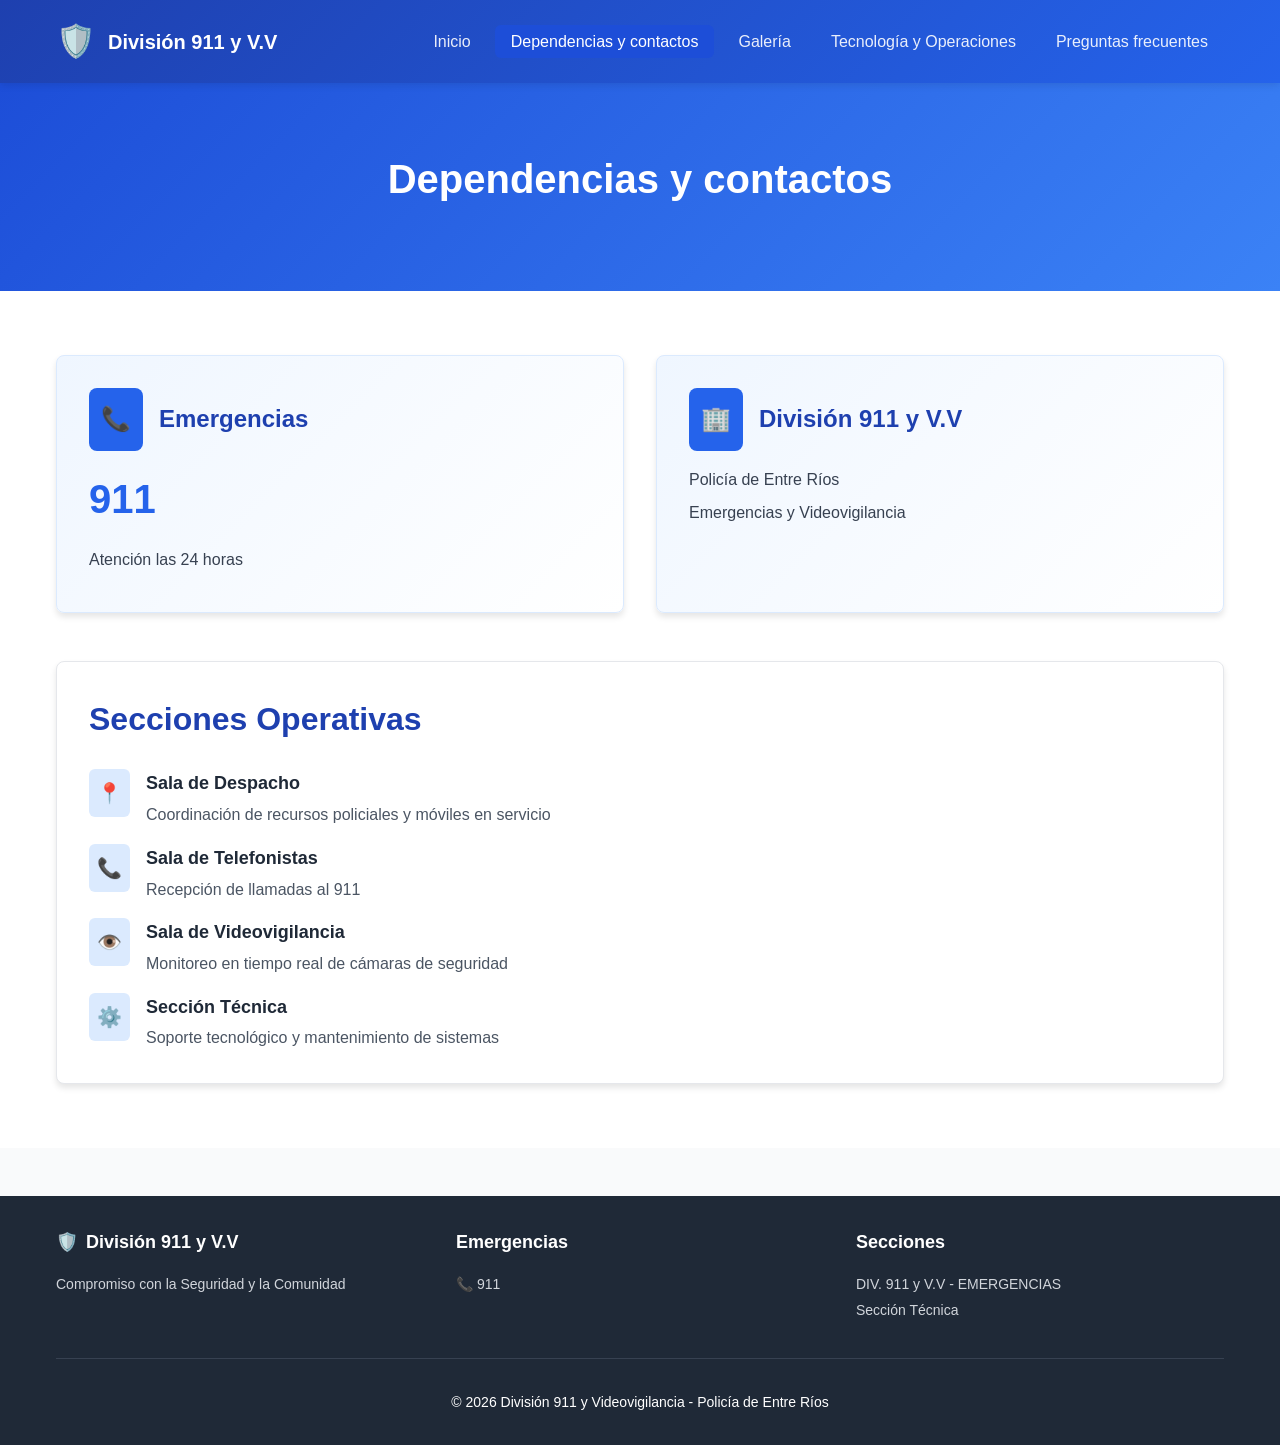
==== dependencias.html @ e8bde353 "first commit" ====
<!DOCTYPE html>
<html lang="es">
<head>
    <meta charset="UTF-8">
    <meta name="viewport" content="width=device-width, initial-scale=1.0">
    <meta name="description" content="Dependencias y contactos - División 911 y V.V">
    <title>División 911 y V.V - Dependencias y contactos</title>
    <link rel="stylesheet" href="css/styles.css">
</head>
<body>
    <header id="header"></header>

    <section class="page-hero">
        <div class="container">
            <h1>Dependencias y contactos</h1>
        </div>
    </section>

    <section class="content-section bg-white">
        <div class="container">
            <div class="contact-grid">
                <div class="contact-card emergency">
                    <div class="contact-header">
                        <div class="contact-icon">📞</div>
                        <h2>Emergencias</h2>
                    </div>
                    <p class="emergency-number">911</p>
                    <p class="contact-info">Atención las 24 horas</p>
                </div>

                <div class="contact-card">
                    <div class="contact-header">
                        <div class="contact-icon">🏢</div>
                        <h2>División 911 y V.V</h2>
                    </div>
                    <p class="contact-info">Policía de Entre Ríos</p>
                    <p class="contact-info">Emergencias y Videovigilancia</p>
                </div>
            </div>

            <div class="sections-list">
                <h2 class="section-title">Secciones Operativas</h2>
                <div class="section-items">
                    <div class="section-item">
                        <div class="section-icon">📍</div>
                        <div>
                            <h3>Sala de Despacho</h3>
                            <p>Coordinación de recursos policiales y móviles en servicio</p>
                        </div>
                    </div>
                    <div class="section-item">
                        <div class="section-icon">📞</div>
                        <div>
                            <h3>Sala de Telefonistas</h3>
                            <p>Recepción de llamadas al 911</p>
                        </div>
                    </div>
                    <div class="section-item">
                        <div class="section-icon">👁️</div>
                        <div>
                            <h3>Sala de Videovigilancia</h3>
                            <p>Monitoreo en tiempo real de cámaras de seguridad</p>
                        </div>
                    </div>
                    <div class="section-item">
                        <div class="section-icon">⚙️</div>
                        <div>
                            <h3>Sección Técnica</h3>
                            <p>Soporte tecnológico y mantenimiento de sistemas</p>
                        </div>
                    </div>
                </div>
            </div>
        </div>
    </section>

    <footer id="footer"></footer>

    <script src="js/main.js"></script>
</body>
</html>
---- css/styles.css ----
* {
    margin: 0;
    padding: 0;
    box-sizing: border-box;
}

:root {
    --primary-50: #eff6ff;
    --primary-100: #dbeafe;
    --primary-200: #bfdbfe;
    --primary-300: #93c5fd;
    --primary-400: #60a5fa;
    --primary-500: #3b82f6;
    --primary-600: #2563eb;
    --primary-700: #1d4ed8;
    --primary-800: #1e40af;
    --primary-900: #1e3a8a;
    --gray-50: #f9fafb;
    --gray-100: #f3f4f6;
    --gray-200: #e5e7eb;
    --gray-300: #d1d5db;
    --gray-600: #4b5563;
    --gray-700: #374151;
    --gray-800: #1f2937;
    --gray-900: #111827;
}

body {
    font-family: -apple-system, BlinkMacSystemFont, 'Segoe UI', Roboto, 'Helvetica Neue', Arial, sans-serif;
    line-height: 1.6;
    color: var(--gray-900);
    background-color: var(--gray-50);
}

.container {
    max-width: 1200px;
    margin: 0 auto;
    padding: 0 1rem;
}

header {
    background: linear-gradient(135deg, var(--primary-800), var(--primary-600));
    color: white;
    position: sticky;
    top: 0;
    z-index: 1000;
    box-shadow: 0 2px 8px rgba(0,0,0,0.1);
}

.header-content {
    display: flex;
    justify-content: space-between;
    align-items: center;
    padding: 1rem 0;
}

.logo {
    display: flex;
    align-items: center;
    gap: 0.75rem;
    font-size: 1.25rem;
    font-weight: bold;
    text-decoration: none;
    color: white;
}

.logo-icon {
    font-size: 2rem;
}

nav ul {
    display: flex;
    list-style: none;
    gap: 0.5rem;
}

nav a {
    color: rgba(255, 255, 255, 0.9);
    text-decoration: none;
    padding: 0.5rem 1rem;
    border-radius: 0.375rem;
    transition: all 0.3s;
}

nav a:hover,
nav a.active {
    background-color: var(--primary-700);
    color: white;
}

.mobile-menu-btn {
    display: none;
    background: none;
    border: none;
    color: white;
    font-size: 1.5rem;
    cursor: pointer;
    padding: 0.5rem;
}

.mobile-nav {
    display: none;
    padding-bottom: 1rem;
}

.mobile-nav.active {
    display: block;
}

.mobile-nav ul {
    flex-direction: column;
    gap: 0;
}

.mobile-nav a {
    display: block;
}

.hero-video {
    position: relative;
    width: 100%;
    height: 600px;
    overflow: hidden;
    background: linear-gradient(135deg, var(--primary-800), var(--primary-600));
}

.video-container {
    position: absolute;
    top: 0;
    left: 0;
    width: 100%;
    height: 100%;
}

.video-container iframe {
    width: 100%;
    height: 100%;
    border: none;
    pointer-events: none;
}

.hero-overlay {
    position: absolute;
    top: 0;
    left: 0;
    width: 100%;
    height: 100%;
    background: rgba(30, 64, 175, 0.7);
    display: flex;
    align-items: center;
    justify-content: center;
    text-align: center;
    color: white;
}

.hero-title {
    font-size: 3rem;
    font-weight: bold;
    margin-bottom: 1.5rem;
    text-shadow: 2px 2px 4px rgba(0,0,0,0.3);
}

.hero-subtitle {
    font-size: 1.5rem;
    margin-bottom: 0.5rem;
    text-shadow: 1px 1px 2px rgba(0,0,0,0.3);
}

.page-hero {
    background: linear-gradient(135deg, var(--primary-700), var(--primary-500));
    color: white;
    padding: 4rem 0;
    text-align: center;
}

.page-hero h1 {
    font-size: 2.5rem;
    font-weight: bold;
    margin-bottom: 1rem;
}

.page-hero p {
    font-size: 1.25rem;
}

.hero-icon {
    font-size: 4rem;
    margin-bottom: 1rem;
}

.content-section {
    padding: 4rem 0;
}

.bg-white {
    background-color: white;
}

.bg-gray {
    background-color: var(--gray-50);
}

.content-wrapper {
    max-width: 900px;
    margin: 0 auto;
}

.content-block {
    margin-bottom: 3rem;
}

.section-title {
    font-size: 2rem;
    font-weight: bold;
    color: var(--primary-800);
    margin-bottom: 1.5rem;
}

.text-content p {
    margin-bottom: 1rem;
    color: var(--gray-700);
    font-size: 1.125rem;
    line-height: 1.75;
}

.features-section {
    background-color: var(--gray-100);
    padding: 4rem 0;
}

.features-grid {
    display: grid;
    grid-template-columns: repeat(auto-fit, minmax(280px, 1fr));
    gap: 2rem;
}

.feature-card {
    background: white;
    padding: 2rem;
    border-radius: 0.5rem;
    box-shadow: 0 4px 6px rgba(0,0,0,0.1);
    text-align: center;
    transition: transform 0.3s, box-shadow 0.3s;
}

.feature-card:hover {
    transform: translateY(-5px);
    box-shadow: 0 10px 20px rgba(0,0,0,0.15);
}

.feature-icon {
    font-size: 4rem;
    margin-bottom: 1rem;
}

.feature-card h3 {
    font-size: 1.25rem;
    font-weight: bold;
    margin-bottom: 0.5rem;
    color: var(--gray-900);
}

.feature-card p {
    color: var(--gray-600);
}

.contact-grid {
    display: grid;
    grid-template-columns: repeat(auto-fit, minmax(300px, 1fr));
    gap: 2rem;
    margin-bottom: 3rem;
}

.contact-card {
    background: linear-gradient(135deg, var(--primary-50), white);
    padding: 2rem;
    border-radius: 0.5rem;
    box-shadow: 0 4px 6px rgba(0,0,0,0.1);
    border: 1px solid var(--primary-100);
}

.contact-header {
    display: flex;
    align-items: center;
    margin-bottom: 1rem;
}

.contact-icon {
    background-color: var(--primary-600);
    color: white;
    padding: 0.75rem;
    border-radius: 0.5rem;
    margin-right: 1rem;
    font-size: 1.5rem;
}

.contact-card h2 {
    font-size: 1.5rem;
    font-weight: bold;
    color: var(--primary-800);
}

.emergency-number {
    font-size: 2.5rem;
    font-weight: bold;
    color: var(--primary-600);
    margin: 1rem 0;
}

.contact-info {
    color: var(--gray-700);
    margin: 0.5rem 0;
}

.sections-list {
    background: white;
    padding: 2rem;
    border-radius: 0.5rem;
    box-shadow: 0 4px 6px rgba(0,0,0,0.1);
    border: 1px solid var(--gray-200);
}

.section-items {
    display: flex;
    flex-direction: column;
    gap: 1rem;
}

.section-item {
    display: flex;
    align-items: flex-start;
    gap: 1rem;
}

.section-icon {
    background-color: var(--primary-100);
    color: var(--primary-600);
    padding: 0.5rem;
    border-radius: 0.375rem;
    font-size: 1.25rem;
    flex-shrink: 0;
}

.section-item h3 {
    font-size: 1.125rem;
    font-weight: bold;
    color: var(--gray-800);
    margin-bottom: 0.25rem;
}

.section-item p {
    color: var(--gray-600);
}

.gallery-grid {
    display: grid;
    grid-template-columns: repeat(auto-fill, minmax(300px, 1fr));
    gap: 1.5rem;
    margin-bottom: 3rem;
}

.gallery-item {
    background: white;
    border-radius: 0.5rem;
    box-shadow: 0 4px 6px rgba(0,0,0,0.1);
    overflow: hidden;
    transition: transform 0.3s, box-shadow 0.3s;
}

.gallery-item:hover {
    transform: translateY(-5px);
    box-shadow: 0 10px 20px rgba(0,0,0,0.15);
}

.gallery-image {
    width: 100%;
    height: 250px;
    object-fit: cover;
    background: linear-gradient(135deg, var(--primary-100), var(--primary-50));
    display: flex;
    align-items: center;
    justify-content: center;
    font-size: 4rem;
    color: var(--primary-300);
}

.gallery-info {
    padding: 1rem;
}

.gallery-category {
    display: inline-block;
    background-color: var(--primary-100);
    color: var(--primary-700);
    font-size: 0.75rem;
    font-weight: 600;
    padding: 0.25rem 0.75rem;
    border-radius: 9999px;
    margin-bottom: 0.5rem;
}

.gallery-info h3 {
    font-size: 1.125rem;
    font-weight: bold;
    color: var(--gray-800);
}

.info-box {
    background-color: var(--primary-50);
    border-left: 4px solid var(--primary-600);
    padding: 1.5rem;
    border-radius: 0 0.5rem 0.5rem 0;
    display: flex;
    gap: 1rem;
}

.info-icon {
    font-size: 1.5rem;
    color: var(--primary-600);
    flex-shrink: 0;
}

.info-box h3 {
    font-size: 1.125rem;
    font-weight: bold;
    color: var(--primary-800);
    margin-bottom: 0.5rem;
}

.info-box p {
    color: var(--gray-700);
    line-height: 1.6;
}

.tech-sections {
    display: flex;
    flex-direction: column;
    gap: 2rem;
}

.tech-card {
    background: white;
    border-radius: 0.5rem;
    box-shadow: 0 4px 6px rgba(0,0,0,0.1);
    overflow: hidden;
    transition: transform 0.3s, box-shadow 0.3s;
}

.tech-card:hover {
    transform: translateY(-3px);
    box-shadow: 0 10px 20px rgba(0,0,0,0.15);
}

.tech-header {
    padding: 1.5rem;
    color: white;
    display: flex;
    align-items: center;
    gap: 1rem;
}

.tech-icon {
    background-color: rgba(255, 255, 255, 0.2);
    padding: 0.75rem;
    border-radius: 0.5rem;
    font-size: 2rem;
}

.tech-header h2 {
    font-size: 1.5rem;
    font-weight: bold;
    text-transform: uppercase;
}

.tech-content {
    padding: 1.5rem;
}

.tech-content p {
    color: var(--gray-700);
    line-height: 1.75;
    margin-bottom: 1rem;
}

.tech-content p:last-child {
    margin-bottom: 0;
}

.color-blue .tech-header {
    background: linear-gradient(135deg, #3b82f6, #2563eb);
}

.color-green .tech-header {
    background: linear-gradient(135deg, #10b981, #059669);
}

.color-purple .tech-header {
    background: linear-gradient(135deg, #8b5cf6, #7c3aed);
}

.color-pink .tech-header {
    background: linear-gradient(135deg, #ec4899, #db2777);
}

.color-indigo .tech-header {
    background: linear-gradient(135deg, #6366f1, #4f46e5);
}

.color-orange .tech-header {
    background: linear-gradient(135deg, #f97316, #ea580c);
}

.color-red .tech-header {
    background: linear-gradient(135deg, #ef4444, #dc2626);
}

.faq-list {
    display: flex;
    flex-direction: column;
    gap: 1rem;
    margin: 2rem 0;
}

.faq-item {
    background: white;
    border-radius: 0.5rem;
    box-shadow: 0 2px 4px rgba(0,0,0,0.1);
    overflow: hidden;
}

.faq-question {
    width: 100%;
    padding: 1rem 1.5rem;
    background: none;
    border: none;
    text-align: left;
    font-size: 1.125rem;
    font-weight: bold;
    color: var(--gray-800);
    cursor: pointer;
    display: flex;
    justify-content: space-between;
    align-items: center;
    transition: background-color 0.3s;
}

.faq-question:hover {
    background-color: var(--gray-50);
}

.faq-icon {
    color: var(--primary-600);
    font-size: 1.5rem;
    transition: transform 0.3s;
}

.faq-item.active .faq-icon {
    transform: rotate(180deg);
}

.faq-answer {
    max-height: 0;
    overflow: hidden;
    transition: max-height 0.3s ease;
}

.faq-item.active .faq-answer {
    max-height: 500px;
}

.faq-answer-content {
    padding: 1rem 1.5rem;
    background-color: var(--gray-50);
    border-top: 1px solid var(--gray-200);
    color: var(--gray-700);
    line-height: 1.75;
}

.cta-box {
    background: white;
    padding: 2rem;
    border-radius: 0.5rem;
    box-shadow: 0 4px 6px rgba(0,0,0,0.1);
    text-align: center;
    margin-top: 3rem;
}

.cta-box h3 {
    font-size: 1.5rem;
    font-weight: bold;
    color: var(--primary-800);
    margin-bottom: 1rem;
}

.cta-box p {
    color: var(--gray-700);
    margin-bottom: 1.5rem;
    line-height: 1.6;
}

.cta-button {
    display: inline-flex;
    align-items: center;
    justify-content: center;
    background-color: var(--primary-600);
    color: white;
    padding: 0.75rem 2rem;
    border-radius: 0.5rem;
    font-weight: bold;
    font-size: 1.125rem;
    cursor: pointer;
    transition: background-color 0.3s;
}

.cta-button:hover {
    background-color: var(--primary-700);
}

footer {
    background-color: var(--gray-800);
    color: white;
    padding: 2rem 0;
    margin-top: 3rem;
}

.footer-content {
    display: grid;
    grid-template-columns: repeat(auto-fit, minmax(250px, 1fr));
    gap: 2rem;
    margin-bottom: 2rem;
}

.footer-section h3 {
    font-size: 1.125rem;
    font-weight: bold;
    margin-bottom: 1rem;
    display: flex;
    align-items: center;
    gap: 0.5rem;
}

.footer-section p,
.footer-section ul {
    color: var(--gray-300);
    font-size: 0.875rem;
}

.footer-section ul {
    list-style: none;
}

.footer-section li {
    margin-bottom: 0.25rem;
}

.footer-bottom {
    margin-top: 2rem;
    padding-top: 2rem;
    border-top: 1px solid var(--gray-700);
    text-align: center;
    color: var(--gray-400);
    font-size: 0.875rem;
}

@media (max-width: 768px) {
    nav {
        display: none;
    }

    .mobile-menu-btn {
        display: block;
    }

    .hero-title {
        font-size: 2rem;
    }

    .hero-subtitle {
        font-size: 1.125rem;
    }

    .hero-video {
        height: 400px;
    }

    .page-hero h1 {
        font-size: 2rem;
    }

    .section-title {
        font-size: 1.5rem;
    }

    .gallery-grid {
        grid-template-columns: 1fr;
    }

    .features-grid {
        grid-template-columns: 1fr;
    }

    .contact-grid {
        grid-template-columns: 1fr;
    }
}
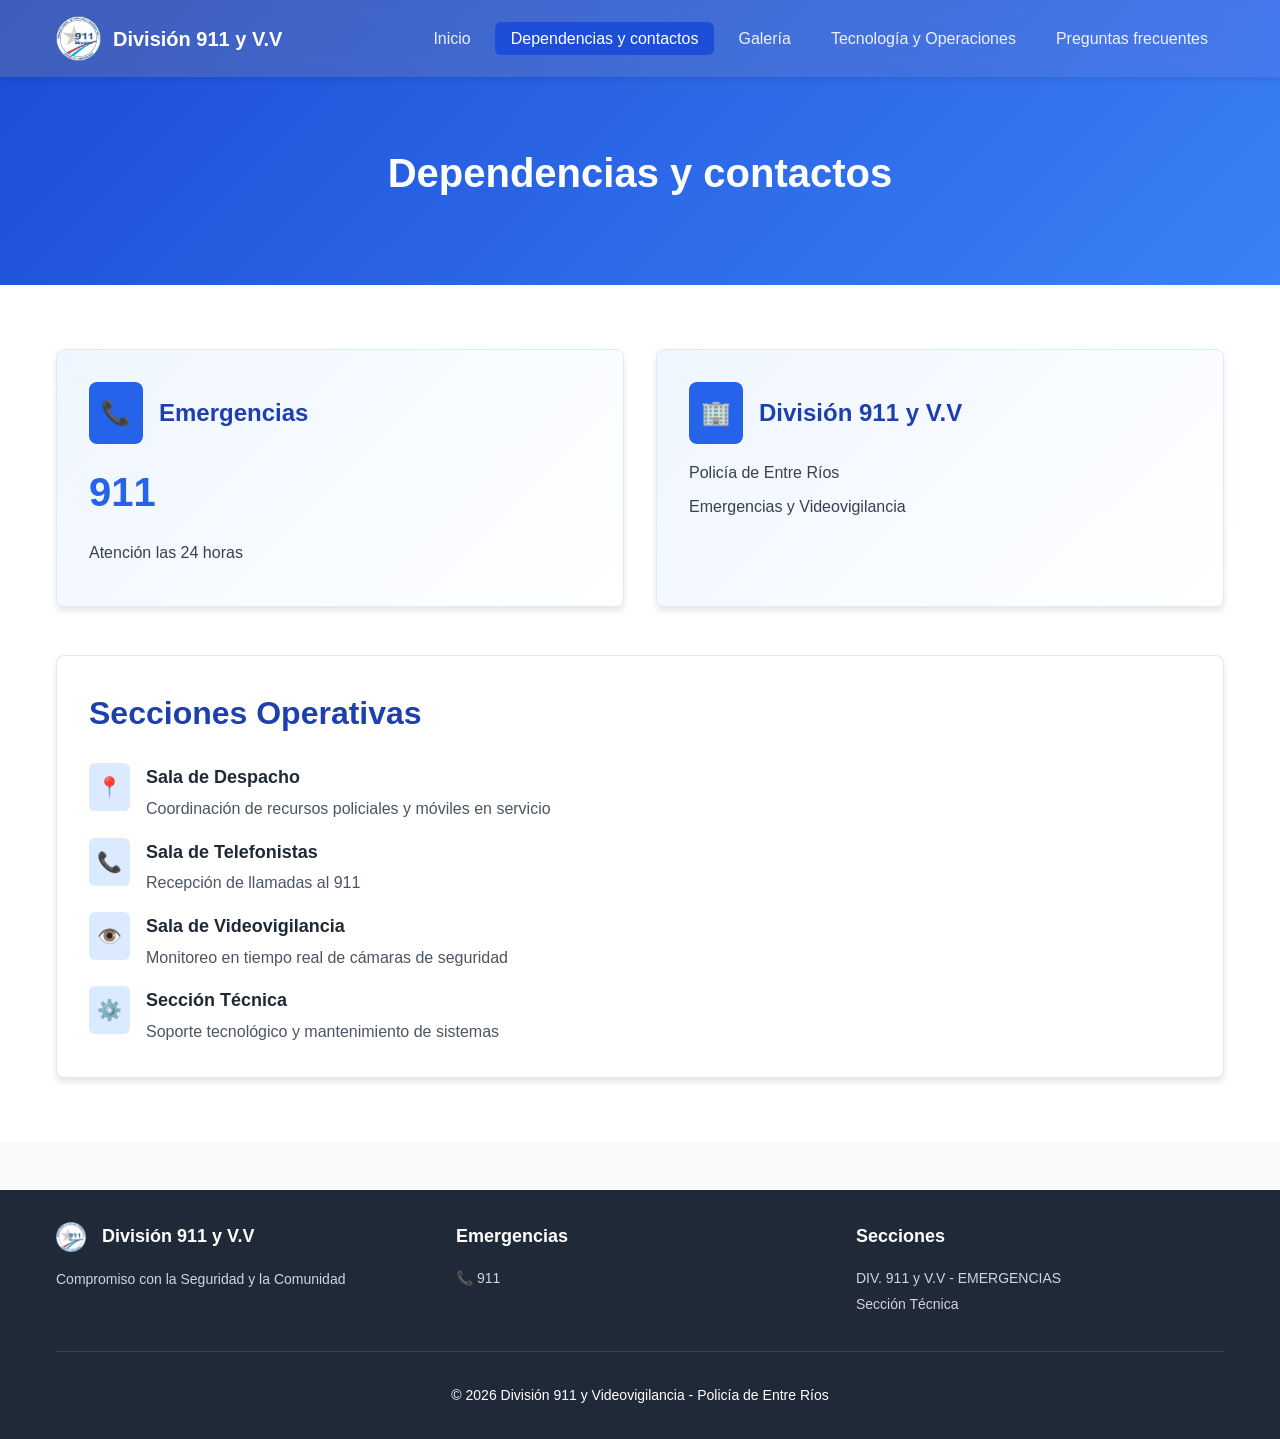
==== commit 3a455e81: "Agregar logo oficial del 911, video hero local y documentación de recursos - Agregar logo-911.png en" ====
--- a/dependencias.html
+++ b/dependencias.html
@@ -5,6 +5,7 @@
     <meta name="viewport" content="width=device-width, initial-scale=1.0">
     <meta name="description" content="Dependencias y contactos - División 911 y V.V">
     <title>División 911 y V.V - Dependencias y contactos</title>
+    <link rel="icon" type="image/png" href="images/logo-911.png">
     <link rel="stylesheet" href="css/styles.css">
 </head>
 <body>
--- a/css/styles.css
+++ b/css/styles.css
@@ -39,12 +39,13 @@
 }
 
 header {
-    background: linear-gradient(135deg, var(--primary-800), var(--primary-600));
+    background: linear-gradient(135deg, rgba(30, 64, 175, 0.85), rgba(37, 99, 235, 0.85));
     color: white;
     position: sticky;
     top: 0;
     z-index: 1000;
     box-shadow: 0 2px 8px rgba(0,0,0,0.1);
+    backdrop-filter: blur(10px);
 }
 
 .header-content {
@@ -66,6 +67,12 @@
 
 .logo-icon {
     font-size: 2rem;
+}
+
+.logo-image {
+    height: 45px;
+    width: auto;
+    object-fit: contain;
 }
 
 nav ul {
@@ -130,11 +137,13 @@
     left: 0;
     width: 100%;
     height: 100%;
-}
-
-.video-container iframe {
+    overflow: hidden;
+}
+
+.video-container video {
     width: 100%;
     height: 100%;
+    object-fit: cover;
     border: none;
     pointer-events: none;
 }
@@ -145,7 +154,7 @@
     left: 0;
     width: 100%;
     height: 100%;
-    background: rgba(30, 64, 175, 0.7);
+    background: rgba(30, 64, 175, 0.5);
     display: flex;
     align-items: center;
     justify-content: center;
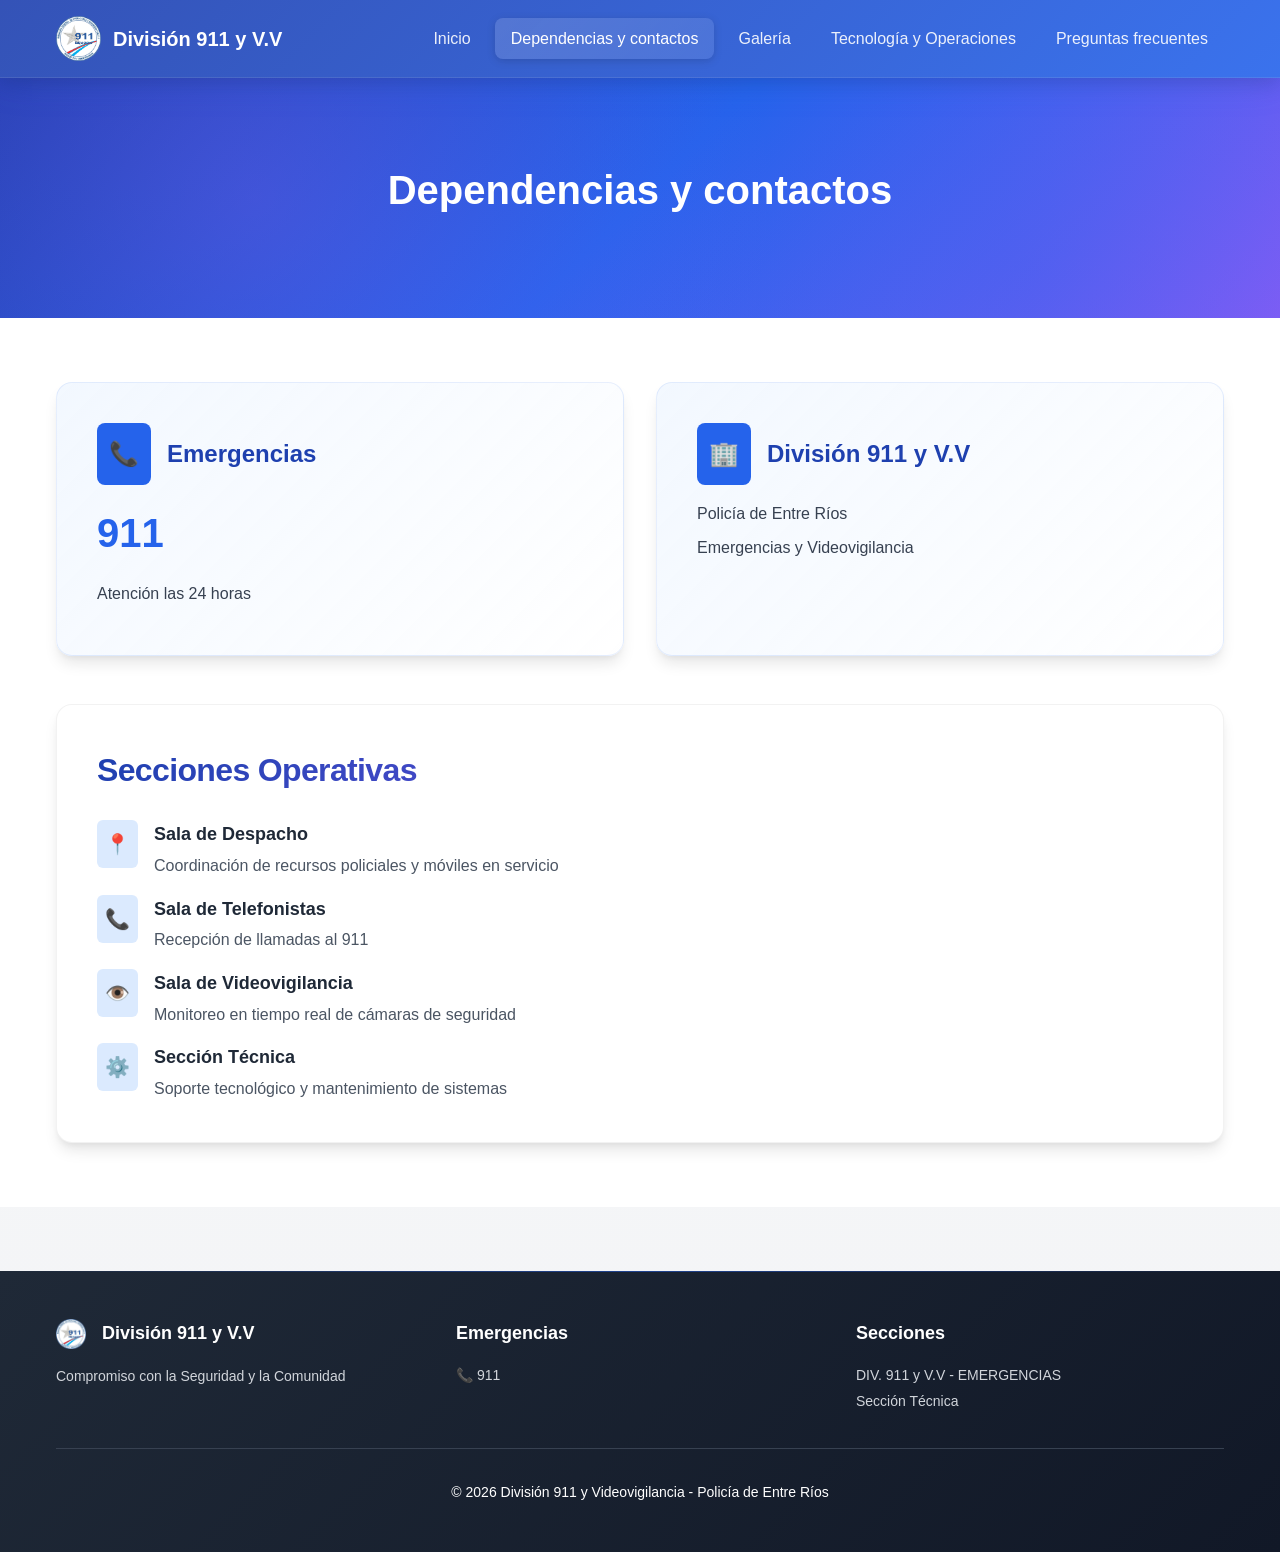
==== commit b22fa795: "Agregar sistema de animaciones CSS y mejorar estilos visuales del sitio - Crear animations.css con k" ====
--- a/dependencias.html
+++ b/dependencias.html
@@ -7,6 +7,7 @@
     <title>División 911 y V.V - Dependencias y contactos</title>
     <link rel="icon" type="image/png" href="images/logo-911.png">
     <link rel="stylesheet" href="css/styles.css">
+    <link rel="stylesheet" href="css/animations.css">
 </head>
 <body>
     <header id="header"></header>
--- a/css/styles.css
+++ b/css/styles.css
@@ -23,13 +23,22 @@
     --gray-700: #374151;
     --gray-800: #1f2937;
     --gray-900: #111827;
+    --accent-cyan: #06b6d4;
+    --accent-purple: #8b5cf6;
+    --accent-pink: #ec4899;
+    --shadow-sm: 0 1px 2px 0 rgba(0, 0, 0, 0.05);
+    --shadow-md: 0 4px 6px -1px rgba(0, 0, 0, 0.1), 0 2px 4px -1px rgba(0, 0, 0, 0.06);
+    --shadow-lg: 0 10px 15px -3px rgba(0, 0, 0, 0.1), 0 4px 6px -2px rgba(0, 0, 0, 0.05);
+    --shadow-xl: 0 20px 25px -5px rgba(0, 0, 0, 0.1), 0 10px 10px -5px rgba(0, 0, 0, 0.04);
+    --shadow-glow: 0 0 20px rgba(37, 99, 235, 0.3);
 }
 
 body {
     font-family: -apple-system, BlinkMacSystemFont, 'Segoe UI', Roboto, 'Helvetica Neue', Arial, sans-serif;
     line-height: 1.6;
     color: var(--gray-900);
-    background-color: var(--gray-50);
+    background: linear-gradient(to bottom, #f9fafb 0%, #f3f4f6 100%);
+    min-height: 100vh;
 }
 
 .container {
@@ -39,13 +48,14 @@
 }
 
 header {
-    background: linear-gradient(135deg, rgba(30, 64, 175, 0.85), rgba(37, 99, 235, 0.85));
+    background: linear-gradient(135deg, rgba(30, 64, 175, 0.9), rgba(37, 99, 235, 0.9));
     color: white;
     position: sticky;
     top: 0;
     z-index: 1000;
-    box-shadow: 0 2px 8px rgba(0,0,0,0.1);
-    backdrop-filter: blur(10px);
+    box-shadow: 0 4px 20px rgba(0, 0, 0, 0.15), 0 0 40px rgba(37, 99, 235, 0.2);
+    backdrop-filter: blur(20px) saturate(180%);
+    border-bottom: 1px solid rgba(255, 255, 255, 0.1);
 }
 
 .header-content {
@@ -56,7 +66,7 @@
 }
 
 .logo {
-    display: flex;
+    display: inline-flex;
     align-items: center;
     gap: 0.75rem;
     font-size: 1.25rem;
@@ -85,14 +95,17 @@
     color: rgba(255, 255, 255, 0.9);
     text-decoration: none;
     padding: 0.5rem 1rem;
-    border-radius: 0.375rem;
-    transition: all 0.3s;
+    border-radius: 0.5rem;
+    transition: all 0.3s cubic-bezier(0.4, 0, 0.2, 1);
+    position: relative;
+    display: inline-block;
 }
 
 nav a:hover,
 nav a.active {
-    background-color: var(--primary-700);
+    background: linear-gradient(135deg, rgba(255, 255, 255, 0.15), rgba(255, 255, 255, 0.1));
     color: white;
+    box-shadow: 0 2px 8px rgba(0, 0, 0, 0.15);
 }
 
 .mobile-menu-btn {
@@ -116,11 +129,12 @@
 
 .mobile-nav ul {
     flex-direction: column;
-    gap: 0;
+    gap: 0.25rem;
 }
 
 .mobile-nav a {
     display: block;
+    width: 100%;
 }
 
 .hero-video {
@@ -154,7 +168,7 @@
     left: 0;
     width: 100%;
     height: 100%;
-    background: rgba(30, 64, 175, 0.5);
+    background: linear-gradient(135deg, rgba(30, 64, 175, 0.6), rgba(139, 92, 246, 0.4));
     display: flex;
     align-items: center;
     justify-content: center;
@@ -164,22 +178,62 @@
 
 .hero-title {
     font-size: 3rem;
-    font-weight: bold;
+    font-weight: 800;
     margin-bottom: 1.5rem;
-    text-shadow: 2px 2px 4px rgba(0,0,0,0.3);
+    text-shadow: 0 4px 20px rgba(0, 0, 0, 0.4), 0 0 40px rgba(37, 99, 235, 0.5);
+    letter-spacing: -0.02em;
+    background: linear-gradient(to right, #ffffff, #e0e7ff);
+    -webkit-background-clip: text;
+    -webkit-text-fill-color: transparent;
+    background-clip: text;
+    animation: fadeInUp 0.8s ease-out;
 }
 
 .hero-subtitle {
     font-size: 1.5rem;
     margin-bottom: 0.5rem;
-    text-shadow: 1px 1px 2px rgba(0,0,0,0.3);
+    text-shadow: 0 2px 10px rgba(0, 0, 0, 0.3);
+    font-weight: 300;
+    letter-spacing: 0.02em;
+    animation: fadeInUp 1s ease-out;
+}
+
+@keyframes fadeInUp {
+    from {
+        opacity: 0;
+        transform: translateY(30px);
+    }
+    to {
+        opacity: 1;
+        transform: translateY(0);
+    }
 }
 
 .page-hero {
-    background: linear-gradient(135deg, var(--primary-700), var(--primary-500));
+    background: linear-gradient(135deg, #1e40af 0%, #2563eb 50%, #8b5cf6 100%);
     color: white;
-    padding: 4rem 0;
+    padding: 5rem 0;
     text-align: center;
+    position: relative;
+    overflow: hidden;
+}
+
+.page-hero::before {
+    content: '';
+    position: absolute;
+    top: 0;
+    left: 0;
+    right: 0;
+    bottom: 0;
+    background: 
+        radial-gradient(circle at 20% 50%, rgba(139, 92, 246, 0.3) 0%, transparent 50%),
+        radial-gradient(circle at 80% 80%, rgba(37, 99, 235, 0.3) 0%, transparent 50%);
+    pointer-events: none;
+}
+
+.page-hero > .container {
+    position: relative;
+    z-index: 1;
 }
 
 .page-hero h1 {
@@ -220,9 +274,13 @@
 
 .section-title {
     font-size: 2rem;
-    font-weight: bold;
-    color: var(--primary-800);
+    font-weight: 800;
+    background: linear-gradient(135deg, var(--primary-800), var(--accent-purple));
+    -webkit-background-clip: text;
+    -webkit-text-fill-color: transparent;
+    background-clip: text;
     margin-bottom: 1.5rem;
+    letter-spacing: -0.02em;
 }
 
 .text-content p {
@@ -244,17 +302,38 @@
 }
 
 .feature-card {
-    background: white;
-    padding: 2rem;
-    border-radius: 0.5rem;
-    box-shadow: 0 4px 6px rgba(0,0,0,0.1);
+    background: rgba(255, 255, 255, 0.9);
+    backdrop-filter: blur(10px);
+    padding: 2.5rem;
+    border-radius: 1rem;
+    box-shadow: var(--shadow-lg);
     text-align: center;
-    transition: transform 0.3s, box-shadow 0.3s;
+    transition: all 0.4s cubic-bezier(0.4, 0, 0.2, 1);
+    border: 1px solid rgba(255, 255, 255, 0.5);
+    position: relative;
+    overflow: hidden;
+}
+
+.feature-card::before {
+    content: '';
+    position: absolute;
+    top: 0;
+    left: 0;
+    width: 100%;
+    height: 100%;
+    background: linear-gradient(135deg, rgba(37, 99, 235, 0.05), rgba(139, 92, 246, 0.05));
+    opacity: 0;
+    transition: opacity 0.4s ease;
+}
+
+.feature-card:hover::before {
+    opacity: 1;
 }
 
 .feature-card:hover {
-    transform: translateY(-5px);
-    box-shadow: 0 10px 20px rgba(0,0,0,0.15);
+    transform: translateY(-10px) scale(1.02);
+    box-shadow: var(--shadow-xl), var(--shadow-glow);
+    border-color: rgba(37, 99, 235, 0.3);
 }
 
 .feature-icon {
@@ -281,11 +360,37 @@
 }
 
 .contact-card {
-    background: linear-gradient(135deg, var(--primary-50), white);
-    padding: 2rem;
-    border-radius: 0.5rem;
-    box-shadow: 0 4px 6px rgba(0,0,0,0.1);
-    border: 1px solid var(--primary-100);
+    background: linear-gradient(135deg, rgba(239, 246, 255, 0.8), rgba(255, 255, 255, 0.9));
+    backdrop-filter: blur(10px);
+    padding: 2.5rem;
+    border-radius: 1rem;
+    box-shadow: var(--shadow-lg);
+    border: 1px solid rgba(37, 99, 235, 0.1);
+    transition: all 0.3s ease;
+    position: relative;
+    overflow: hidden;
+}
+
+.contact-card::after {
+    content: '';
+    position: absolute;
+    top: -50%;
+    right: -50%;
+    width: 200%;
+    height: 200%;
+    background: radial-gradient(circle, rgba(37, 99, 235, 0.1) 0%, transparent 70%);
+    opacity: 0;
+    transition: opacity 0.3s ease;
+}
+
+.contact-card:hover {
+    transform: translateY(-5px);
+    box-shadow: var(--shadow-xl);
+    border-color: rgba(37, 99, 235, 0.3);
+}
+
+.contact-card:hover::after {
+    opacity: 1;
 }
 
 .contact-header {
@@ -323,10 +428,15 @@
 
 .sections-list {
     background: white;
-    padding: 2rem;
-    border-radius: 0.5rem;
-    box-shadow: 0 4px 6px rgba(0,0,0,0.1);
-    border: 1px solid var(--gray-200);
+    padding: 2.5rem;
+    border-radius: 1rem;
+    box-shadow: var(--shadow-lg);
+    border: 1px solid rgba(0, 0, 0, 0.05);
+    transition: all 0.3s ease;
+}
+
+.sections-list:hover {
+    box-shadow: var(--shadow-xl);
 }
 
 .section-items {
@@ -370,15 +480,36 @@
 
 .gallery-item {
     background: white;
-    border-radius: 0.5rem;
-    box-shadow: 0 4px 6px rgba(0,0,0,0.1);
-    overflow: hidden;
-    transition: transform 0.3s, box-shadow 0.3s;
+    border-radius: 1rem;
+    box-shadow: var(--shadow-md);
+    overflow: hidden;
+    transition: all 0.4s cubic-bezier(0.4, 0, 0.2, 1);
+    border: 1px solid rgba(0, 0, 0, 0.05);
+    position: relative;
+}
+
+.gallery-item::before {
+    content: '';
+    position: absolute;
+    top: 0;
+    left: 0;
+    width: 100%;
+    height: 100%;
+    background: linear-gradient(135deg, rgba(37, 99, 235, 0.1), rgba(139, 92, 246, 0.1));
+    opacity: 0;
+    transition: opacity 0.4s ease;
+    z-index: 1;
+    pointer-events: none;
+}
+
+.gallery-item:hover::before {
+    opacity: 1;
 }
 
 .gallery-item:hover {
-    transform: translateY(-5px);
-    box-shadow: 0 10px 20px rgba(0,0,0,0.15);
+    transform: translateY(-10px) scale(1.03);
+    box-shadow: var(--shadow-xl), 0 0 30px rgba(37, 99, 235, 0.2);
+    border-color: rgba(37, 99, 235, 0.2);
 }
 
 .gallery-image {
@@ -415,12 +546,21 @@
 }
 
 .info-box {
-    background-color: var(--primary-50);
-    border-left: 4px solid var(--primary-600);
-    padding: 1.5rem;
-    border-radius: 0 0.5rem 0.5rem 0;
+    background: linear-gradient(135deg, rgba(239, 246, 255, 0.8), rgba(255, 255, 255, 0.6));
+    backdrop-filter: blur(10px);
+    border-left: 4px solid transparent;
+    border-image: linear-gradient(to bottom, var(--primary-600), var(--accent-purple)) 1;
+    padding: 2rem;
+    border-radius: 0 1rem 1rem 0;
     display: flex;
     gap: 1rem;
+    box-shadow: var(--shadow-md);
+    transition: all 0.3s ease;
+}
+
+.info-box:hover {
+    box-shadow: var(--shadow-lg);
+    transform: translateX(5px);
 }
 
 .info-icon {
@@ -449,23 +589,53 @@
 
 .tech-card {
     background: white;
-    border-radius: 0.5rem;
-    box-shadow: 0 4px 6px rgba(0,0,0,0.1);
-    overflow: hidden;
-    transition: transform 0.3s, box-shadow 0.3s;
+    border-radius: 1rem;
+    box-shadow: var(--shadow-lg);
+    overflow: hidden;
+    transition: all 0.4s cubic-bezier(0.4, 0, 0.2, 1);
+    border: 1px solid rgba(0, 0, 0, 0.05);
+    position: relative;
+}
+
+.tech-card::after {
+    content: '';
+    position: absolute;
+    top: 0;
+    left: -100%;
+    width: 100%;
+    height: 100%;
+    background: linear-gradient(90deg, transparent, rgba(255, 255, 255, 0.3), transparent);
+    transition: left 0.5s ease;
+}
+
+.tech-card:hover::after {
+    left: 100%;
 }
 
 .tech-card:hover {
-    transform: translateY(-3px);
-    box-shadow: 0 10px 20px rgba(0,0,0,0.15);
+    transform: translateY(-8px);
+    box-shadow: var(--shadow-xl), 0 0 40px rgba(37, 99, 235, 0.15);
 }
 
 .tech-header {
-    padding: 1.5rem;
+    padding: 2rem;
     color: white;
     display: flex;
     align-items: center;
     gap: 1rem;
+    position: relative;
+    overflow: hidden;
+}
+
+.tech-header::before {
+    content: '';
+    position: absolute;
+    top: 0;
+    left: 0;
+    right: 0;
+    bottom: 0;
+    background: linear-gradient(135deg, rgba(255, 255, 255, 0.1), transparent);
+    pointer-events: none;
 }
 
 .tech-icon {
@@ -532,29 +702,54 @@
 
 .faq-item {
     background: white;
-    border-radius: 0.5rem;
-    box-shadow: 0 2px 4px rgba(0,0,0,0.1);
-    overflow: hidden;
+    border-radius: 1rem;
+    box-shadow: var(--shadow-md);
+    overflow: hidden;
+    border: 1px solid rgba(0, 0, 0, 0.05);
+    transition: all 0.3s ease;
+}
+
+.faq-item:hover {
+    box-shadow: var(--shadow-lg);
+    border-color: rgba(37, 99, 235, 0.2);
 }
 
 .faq-question {
     width: 100%;
-    padding: 1rem 1.5rem;
+    padding: 1.25rem 1.5rem;
     background: none;
     border: none;
     text-align: left;
     font-size: 1.125rem;
-    font-weight: bold;
+    font-weight: 700;
     color: var(--gray-800);
     cursor: pointer;
     display: flex;
     justify-content: space-between;
     align-items: center;
-    transition: background-color 0.3s;
+    transition: all 0.3s ease;
+    position: relative;
+}
+
+.faq-question::before {
+    content: '';
+    position: absolute;
+    left: 0;
+    top: 0;
+    height: 100%;
+    width: 4px;
+    background: linear-gradient(to bottom, var(--primary-600), var(--accent-purple));
+    opacity: 0;
+    transition: opacity 0.3s ease;
+}
+
+.faq-question:hover::before,
+.faq-item.active .faq-question::before {
+    opacity: 1;
 }
 
 .faq-question:hover {
-    background-color: var(--gray-50);
+    background: linear-gradient(to right, rgba(37, 99, 235, 0.05), transparent);
 }
 
 .faq-icon {
@@ -611,25 +806,56 @@
     display: inline-flex;
     align-items: center;
     justify-content: center;
-    background-color: var(--primary-600);
+    background: linear-gradient(135deg, var(--primary-600), var(--accent-purple));
     color: white;
-    padding: 0.75rem 2rem;
-    border-radius: 0.5rem;
-    font-weight: bold;
+    padding: 1rem 2.5rem;
+    border-radius: 3rem;
+    font-weight: 700;
     font-size: 1.125rem;
     cursor: pointer;
-    transition: background-color 0.3s;
+    transition: all 0.4s cubic-bezier(0.4, 0, 0.2, 1);
+    box-shadow: var(--shadow-lg), 0 0 20px rgba(37, 99, 235, 0.3);
+    position: relative;
+    overflow: hidden;
+}
+
+.cta-button::before {
+    content: '';
+    position: absolute;
+    top: 0;
+    left: -100%;
+    width: 100%;
+    height: 100%;
+    background: linear-gradient(90deg, transparent, rgba(255, 255, 255, 0.3), transparent);
+    transition: left 0.5s ease;
+}
+
+.cta-button:hover::before {
+    left: 100%;
 }
 
 .cta-button:hover {
-    background-color: var(--primary-700);
+    transform: translateY(-3px) scale(1.05);
+    box-shadow: var(--shadow-xl), 0 0 40px rgba(37, 99, 235, 0.5);
 }
 
 footer {
-    background-color: var(--gray-800);
+    background: linear-gradient(135deg, #1f2937 0%, #111827 100%);
     color: white;
-    padding: 2rem 0;
-    margin-top: 3rem;
+    padding: 3rem 0;
+    margin-top: 4rem;
+    position: relative;
+    overflow: hidden;
+}
+
+footer::before {
+    content: '';
+    position: absolute;
+    top: 0;
+    left: 0;
+    right: 0;
+    height: 1px;
+    background: linear-gradient(to right, transparent, rgba(37, 99, 235, 0.5), transparent);
 }
 
 .footer-content {
--- a/css/animations.css
+++ b/css/animations.css
@@ -0,0 +1,151 @@
+/* Animaciones de entrada para elementos */
+@keyframes fadeIn {
+    from {
+        opacity: 0;
+    }
+    to {
+        opacity: 1;
+    }
+}
+
+@keyframes slideInLeft {
+    from {
+        opacity: 0;
+        transform: translateX(-30px);
+    }
+    to {
+        opacity: 1;
+        transform: translateX(0);
+    }
+}
+
+@keyframes slideInRight {
+    from {
+        opacity: 0;
+        transform: translateX(30px);
+    }
+    to {
+        opacity: 1;
+        transform: translateX(0);
+    }
+}
+
+@keyframes scaleIn {
+    from {
+        opacity: 0;
+        transform: scale(0.9);
+    }
+    to {
+        opacity: 1;
+        transform: scale(1);
+    }
+}
+
+/* Aplicar animaciones a elementos */
+.feature-card {
+    animation: scaleIn 0.6s ease-out backwards;
+}
+
+.feature-card:nth-child(1) {
+    animation-delay: 0.1s;
+}
+
+.feature-card:nth-child(2) {
+    animation-delay: 0.2s;
+}
+
+.feature-card:nth-child(3) {
+    animation-delay: 0.3s;
+}
+
+.gallery-item {
+    animation: fadeIn 0.6s ease-out backwards;
+}
+
+.gallery-item:nth-child(1) { animation-delay: 0.05s; }
+.gallery-item:nth-child(2) { animation-delay: 0.1s; }
+.gallery-item:nth-child(3) { animation-delay: 0.15s; }
+.gallery-item:nth-child(4) { animation-delay: 0.2s; }
+.gallery-item:nth-child(5) { animation-delay: 0.25s; }
+.gallery-item:nth-child(6) { animation-delay: 0.3s; }
+.gallery-item:nth-child(7) { animation-delay: 0.35s; }
+.gallery-item:nth-child(8) { animation-delay: 0.4s; }
+.gallery-item:nth-child(9) { animation-delay: 0.45s; }
+
+.tech-card {
+    animation: slideInLeft 0.6s ease-out backwards;
+}
+
+.tech-card:nth-child(1) { animation-delay: 0.1s; }
+.tech-card:nth-child(2) { animation-delay: 0.2s; }
+.tech-card:nth-child(3) { animation-delay: 0.3s; }
+.tech-card:nth-child(4) { animation-delay: 0.4s; }
+.tech-card:nth-child(5) { animation-delay: 0.5s; }
+.tech-card:nth-child(6) { animation-delay: 0.6s; }
+.tech-card:nth-child(7) { animation-delay: 0.7s; }
+
+.faq-item {
+    animation: fadeIn 0.5s ease-out backwards;
+}
+
+.faq-item:nth-child(1) { animation-delay: 0.05s; }
+.faq-item:nth-child(2) { animation-delay: 0.1s; }
+.faq-item:nth-child(3) { animation-delay: 0.15s; }
+.faq-item:nth-child(4) { animation-delay: 0.2s; }
+.faq-item:nth-child(5) { animation-delay: 0.25s; }
+.faq-item:nth-child(6) { animation-delay: 0.3s; }
+.faq-item:nth-child(7) { animation-delay: 0.35s; }
+.faq-item:nth-child(8) { animation-delay: 0.4s; }
+
+.contact-card {
+    animation: scaleIn 0.6s ease-out backwards;
+}
+
+.contact-card:nth-child(1) {
+    animation-delay: 0.1s;
+}
+
+.contact-card:nth-child(2) {
+    animation-delay: 0.2s;
+}
+
+.content-block {
+    animation: fadeIn 0.8s ease-out;
+}
+
+.info-box {
+    animation: slideInRight 0.6s ease-out;
+}
+
+.cta-box {
+    animation: scaleIn 0.6s ease-out;
+}
+
+/* Efecto de pulso para elementos importantes */
+@keyframes pulse {
+    0%, 100% {
+        transform: scale(1);
+    }
+    50% {
+        transform: scale(1.05);
+    }
+}
+
+.emergency-number {
+    animation: pulse 2s ease-in-out infinite;
+}
+
+/* Efecto de brillo para botones */
+@keyframes shimmer {
+    0% {
+        background-position: -1000px 0;
+    }
+    100% {
+        background-position: 1000px 0;
+    }
+}
+
+.cta-button {
+    background-size: 200% auto;
+    animation: shimmer 3s linear infinite;
+}
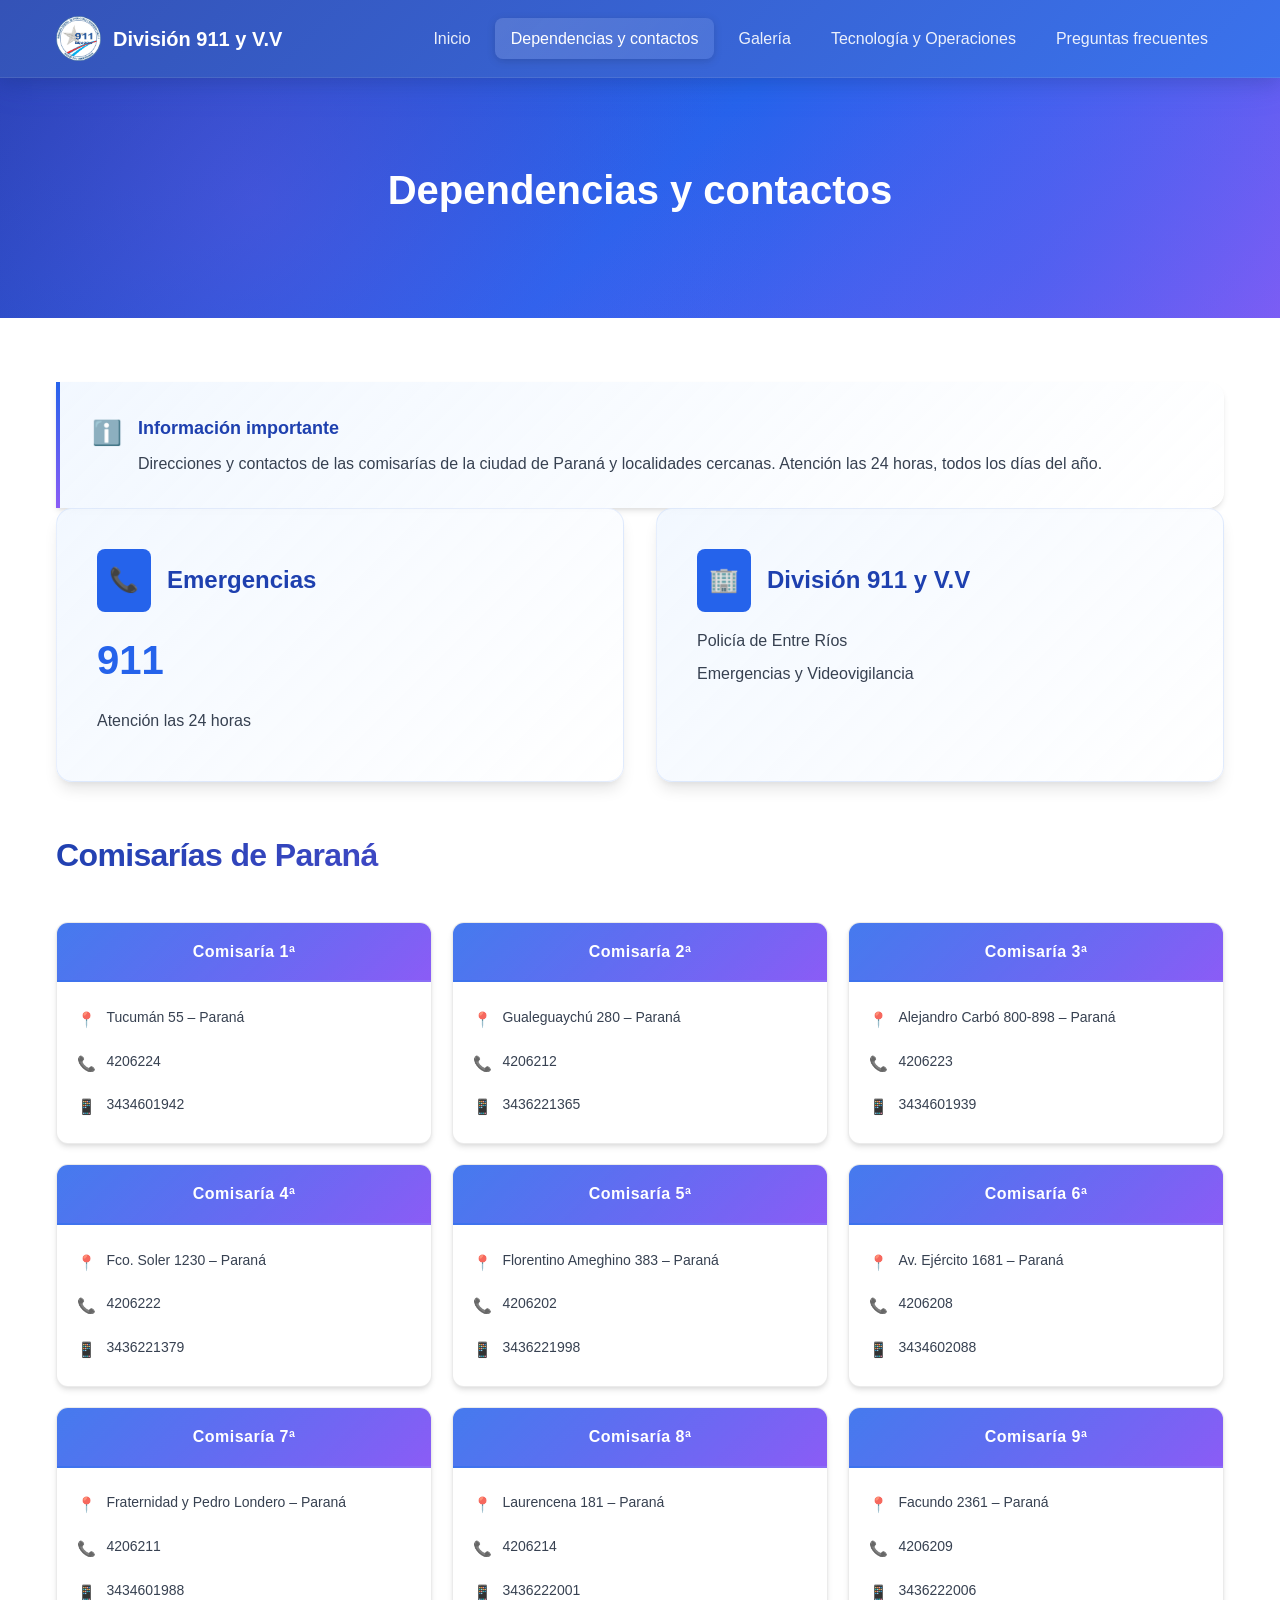
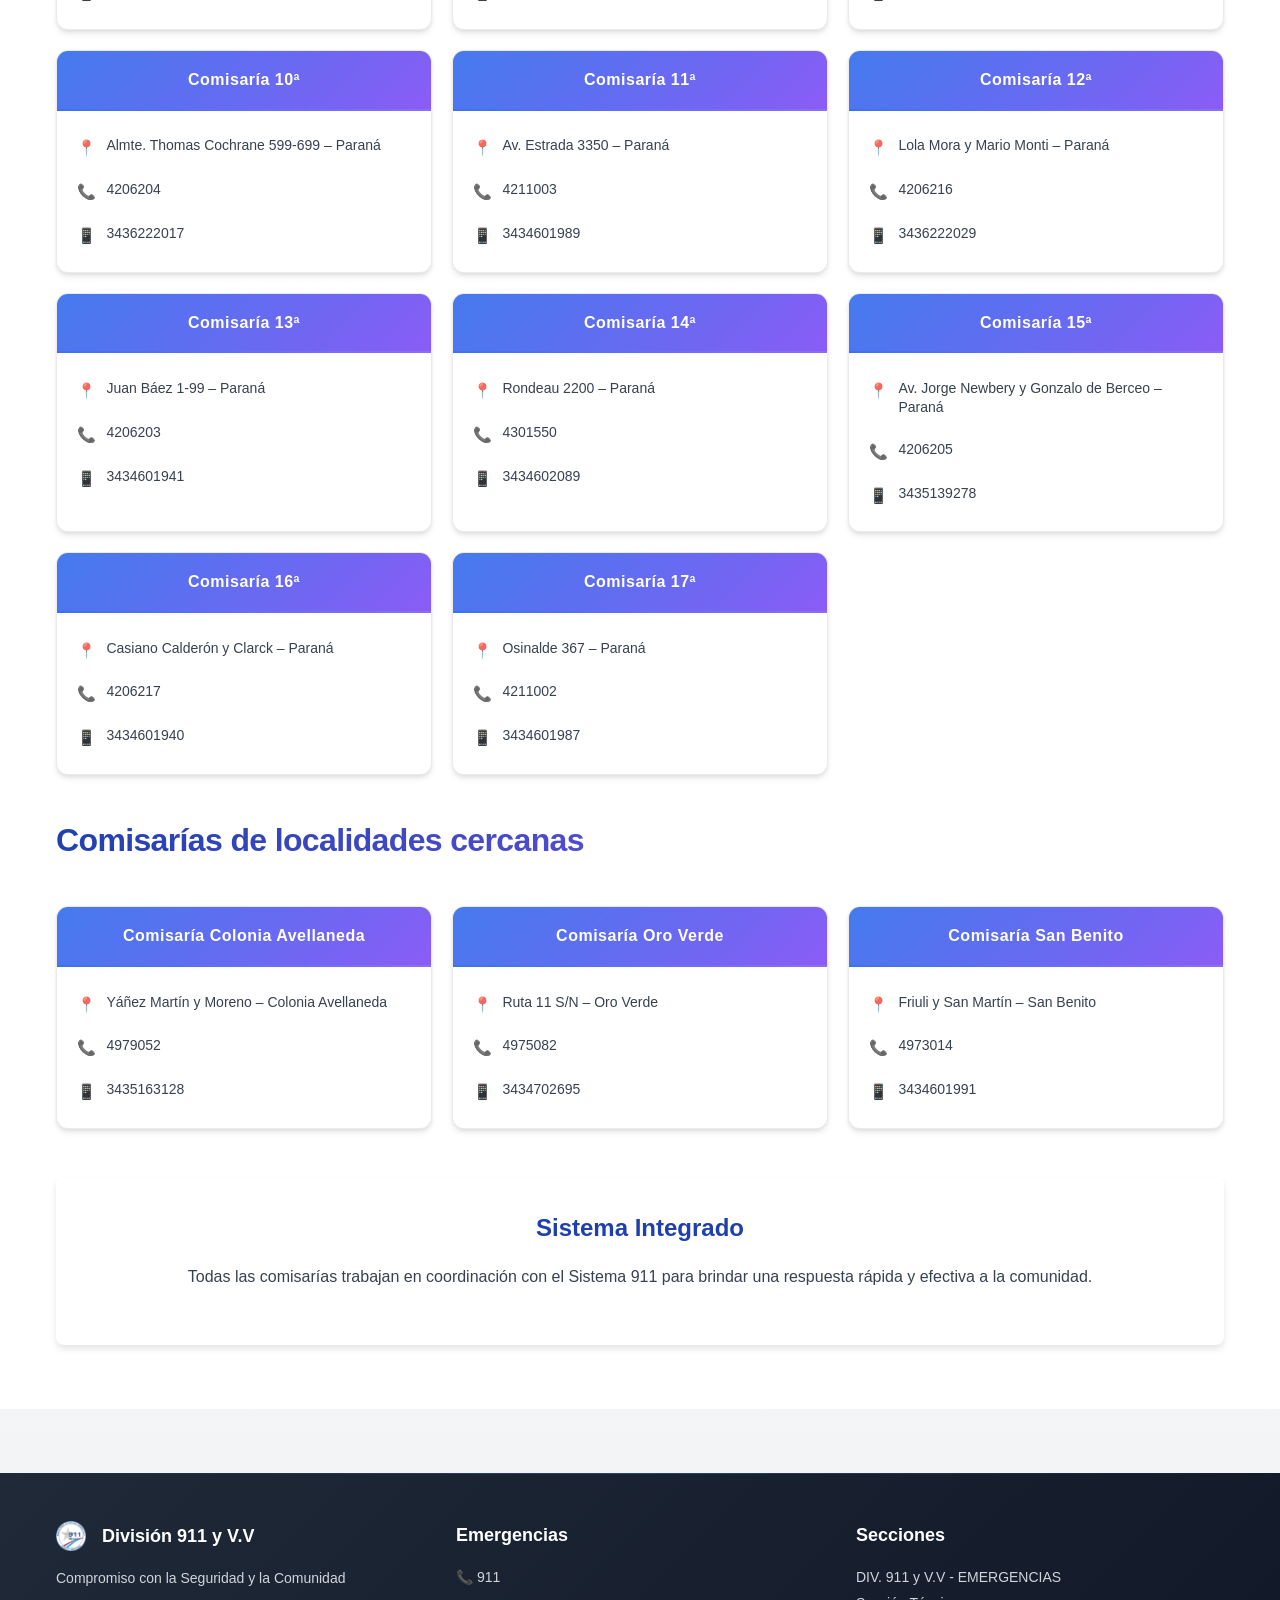
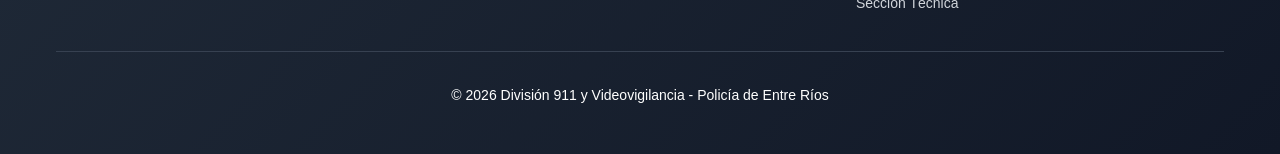
==== commit 55a84d98: "Agregar página de comisarías con diseño de tarjetas y animaciones escalonadas - Crear comisarias-gri" ====
--- a/dependencias.html
+++ b/dependencias.html
@@ -20,6 +20,14 @@
 
     <section class="content-section bg-white">
         <div class="container">
+            <div class="info-box">
+                <div class="info-icon">ℹ️</div>
+                <div>
+                    <h3>Información importante</h3>
+                    <p>Direcciones y contactos de las comisarías de la ciudad de Paraná y localidades cercanas. Atención las 24 horas, todos los días del año.</p>
+                </div>
+            </div>
+
             <div class="contact-grid">
                 <div class="contact-card emergency">
                     <div class="contact-header">
@@ -40,38 +48,415 @@
                 </div>
             </div>
 
-            <div class="sections-list">
-                <h2 class="section-title">Secciones Operativas</h2>
-                <div class="section-items">
-                    <div class="section-item">
-                        <div class="section-icon">📍</div>
-                        <div>
-                            <h3>Sala de Despacho</h3>
-                            <p>Coordinación de recursos policiales y móviles en servicio</p>
-                        </div>
-                    </div>
-                    <div class="section-item">
-                        <div class="section-icon">📞</div>
-                        <div>
-                            <h3>Sala de Telefonistas</h3>
-                            <p>Recepción de llamadas al 911</p>
-                        </div>
-                    </div>
-                    <div class="section-item">
-                        <div class="section-icon">👁️</div>
-                        <div>
-                            <h3>Sala de Videovigilancia</h3>
-                            <p>Monitoreo en tiempo real de cámaras de seguridad</p>
-                        </div>
-                    </div>
-                    <div class="section-item">
-                        <div class="section-icon">⚙️</div>
-                        <div>
-                            <h3>Sección Técnica</h3>
-                            <p>Soporte tecnológico y mantenimiento de sistemas</p>
-                        </div>
-                    </div>
-                </div>
+            <h2 class="section-title">Comisarías de Paraná</h2>
+            <div class="comisarias-grid">
+                <div class="comisaria-card">
+                    <div class="comisaria-header">
+                        <h3>Comisaría 1ª</h3>
+                    </div>
+                    <div class="comisaria-info">
+                        <div class="info-row">
+                            <span class="info-icon">📍</span>
+                            <span>Tucumán 55 – Paraná</span>
+                        </div>
+                        <div class="info-row">
+                            <span class="info-icon">📞</span>
+                            <span>4206224</span>
+                        </div>
+                        <div class="info-row">
+                            <span class="info-icon">📱</span>
+                            <span>3434601942</span>
+                        </div>
+                    </div>
+                </div>
+
+                <div class="comisaria-card">
+                    <div class="comisaria-header">
+                        <h3>Comisaría 2ª</h3>
+                    </div>
+                    <div class="comisaria-info">
+                        <div class="info-row">
+                            <span class="info-icon">📍</span>
+                            <span>Gualeguaychú 280 – Paraná</span>
+                        </div>
+                        <div class="info-row">
+                            <span class="info-icon">📞</span>
+                            <span>4206212</span>
+                        </div>
+                        <div class="info-row">
+                            <span class="info-icon">📱</span>
+                            <span>3436221365</span>
+                        </div>
+                    </div>
+                </div>
+
+                <div class="comisaria-card">
+                    <div class="comisaria-header">
+                        <h3>Comisaría 3ª</h3>
+                    </div>
+                    <div class="comisaria-info">
+                        <div class="info-row">
+                            <span class="info-icon">📍</span>
+                            <span>Alejandro Carbó 800-898 – Paraná</span>
+                        </div>
+                        <div class="info-row">
+                            <span class="info-icon">📞</span>
+                            <span>4206223</span>
+                        </div>
+                        <div class="info-row">
+                            <span class="info-icon">📱</span>
+                            <span>3434601939</span>
+                        </div>
+                    </div>
+                </div>
+
+                <div class="comisaria-card">
+                    <div class="comisaria-header">
+                        <h3>Comisaría 4ª</h3>
+                    </div>
+                    <div class="comisaria-info">
+                        <div class="info-row">
+                            <span class="info-icon">📍</span>
+                            <span>Fco. Soler 1230 – Paraná</span>
+                        </div>
+                        <div class="info-row">
+                            <span class="info-icon">📞</span>
+                            <span>4206222</span>
+                        </div>
+                        <div class="info-row">
+                            <span class="info-icon">📱</span>
+                            <span>3436221379</span>
+                        </div>
+                    </div>
+                </div>
+
+                <div class="comisaria-card">
+                    <div class="comisaria-header">
+                        <h3>Comisaría 5ª</h3>
+                    </div>
+                    <div class="comisaria-info">
+                        <div class="info-row">
+                            <span class="info-icon">📍</span>
+                            <span>Florentino Ameghino 383 – Paraná</span>
+                        </div>
+                        <div class="info-row">
+                            <span class="info-icon">📞</span>
+                            <span>4206202</span>
+                        </div>
+                        <div class="info-row">
+                            <span class="info-icon">📱</span>
+                            <span>3436221998</span>
+                        </div>
+                    </div>
+                </div>
+
+                <div class="comisaria-card">
+                    <div class="comisaria-header">
+                        <h3>Comisaría 6ª</h3>
+                    </div>
+                    <div class="comisaria-info">
+                        <div class="info-row">
+                            <span class="info-icon">📍</span>
+                            <span>Av. Ejército 1681 – Paraná</span>
+                        </div>
+                        <div class="info-row">
+                            <span class="info-icon">📞</span>
+                            <span>4206208</span>
+                        </div>
+                        <div class="info-row">
+                            <span class="info-icon">📱</span>
+                            <span>3434602088</span>
+                        </div>
+                    </div>
+                </div>
+
+                <div class="comisaria-card">
+                    <div class="comisaria-header">
+                        <h3>Comisaría 7ª</h3>
+                    </div>
+                    <div class="comisaria-info">
+                        <div class="info-row">
+                            <span class="info-icon">📍</span>
+                            <span>Fraternidad y Pedro Londero – Paraná</span>
+                        </div>
+                        <div class="info-row">
+                            <span class="info-icon">📞</span>
+                            <span>4206211</span>
+                        </div>
+                        <div class="info-row">
+                            <span class="info-icon">📱</span>
+                            <span>3434601988</span>
+                        </div>
+                    </div>
+                </div>
+
+                <div class="comisaria-card">
+                    <div class="comisaria-header">
+                        <h3>Comisaría 8ª</h3>
+                    </div>
+                    <div class="comisaria-info">
+                        <div class="info-row">
+                            <span class="info-icon">📍</span>
+                            <span>Laurencena 181 – Paraná</span>
+                        </div>
+                        <div class="info-row">
+                            <span class="info-icon">📞</span>
+                            <span>4206214</span>
+                        </div>
+                        <div class="info-row">
+                            <span class="info-icon">📱</span>
+                            <span>3436222001</span>
+                        </div>
+                    </div>
+                </div>
+
+                <div class="comisaria-card">
+                    <div class="comisaria-header">
+                        <h3>Comisaría 9ª</h3>
+                    </div>
+                    <div class="comisaria-info">
+                        <div class="info-row">
+                            <span class="info-icon">📍</span>
+                            <span>Facundo 2361 – Paraná</span>
+                        </div>
+                        <div class="info-row">
+                            <span class="info-icon">📞</span>
+                            <span>4206209</span>
+                        </div>
+                        <div class="info-row">
+                            <span class="info-icon">📱</span>
+                            <span>3436222006</span>
+                        </div>
+                    </div>
+                </div>
+
+                <div class="comisaria-card">
+                    <div class="comisaria-header">
+                        <h3>Comisaría 10ª</h3>
+                    </div>
+                    <div class="comisaria-info">
+                        <div class="info-row">
+                            <span class="info-icon">📍</span>
+                            <span>Almte. Thomas Cochrane 599-699 – Paraná</span>
+                        </div>
+                        <div class="info-row">
+                            <span class="info-icon">📞</span>
+                            <span>4206204</span>
+                        </div>
+                        <div class="info-row">
+                            <span class="info-icon">📱</span>
+                            <span>3436222017</span>
+                        </div>
+                    </div>
+                </div>
+
+                <div class="comisaria-card">
+                    <div class="comisaria-header">
+                        <h3>Comisaría 11ª</h3>
+                    </div>
+                    <div class="comisaria-info">
+                        <div class="info-row">
+                            <span class="info-icon">📍</span>
+                            <span>Av. Estrada 3350 – Paraná</span>
+                        </div>
+                        <div class="info-row">
+                            <span class="info-icon">📞</span>
+                            <span>4211003</span>
+                        </div>
+                        <div class="info-row">
+                            <span class="info-icon">📱</span>
+                            <span>3434601989</span>
+                        </div>
+                    </div>
+                </div>
+
+                <div class="comisaria-card">
+                    <div class="comisaria-header">
+                        <h3>Comisaría 12ª</h3>
+                    </div>
+                    <div class="comisaria-info">
+                        <div class="info-row">
+                            <span class="info-icon">📍</span>
+                            <span>Lola Mora y Mario Monti – Paraná</span>
+                        </div>
+                        <div class="info-row">
+                            <span class="info-icon">📞</span>
+                            <span>4206216</span>
+                        </div>
+                        <div class="info-row">
+                            <span class="info-icon">📱</span>
+                            <span>3436222029</span>
+                        </div>
+                    </div>
+                </div>
+
+                <div class="comisaria-card">
+                    <div class="comisaria-header">
+                        <h3>Comisaría 13ª</h3>
+                    </div>
+                    <div class="comisaria-info">
+                        <div class="info-row">
+                            <span class="info-icon">📍</span>
+                            <span>Juan Báez 1-99 – Paraná</span>
+                        </div>
+                        <div class="info-row">
+                            <span class="info-icon">📞</span>
+                            <span>4206203</span>
+                        </div>
+                        <div class="info-row">
+                            <span class="info-icon">📱</span>
+                            <span>3434601941</span>
+                        </div>
+                    </div>
+                </div>
+
+                <div class="comisaria-card">
+                    <div class="comisaria-header">
+                        <h3>Comisaría 14ª</h3>
+                    </div>
+                    <div class="comisaria-info">
+                        <div class="info-row">
+                            <span class="info-icon">📍</span>
+                            <span>Rondeau 2200 – Paraná</span>
+                        </div>
+                        <div class="info-row">
+                            <span class="info-icon">📞</span>
+                            <span>4301550</span>
+                        </div>
+                        <div class="info-row">
+                            <span class="info-icon">📱</span>
+                            <span>3434602089</span>
+                        </div>
+                    </div>
+                </div>
+
+                <div class="comisaria-card">
+                    <div class="comisaria-header">
+                        <h3>Comisaría 15ª</h3>
+                    </div>
+                    <div class="comisaria-info">
+                        <div class="info-row">
+                            <span class="info-icon">📍</span>
+                            <span>Av. Jorge Newbery y Gonzalo de Berceo – Paraná</span>
+                        </div>
+                        <div class="info-row">
+                            <span class="info-icon">📞</span>
+                            <span>4206205</span>
+                        </div>
+                        <div class="info-row">
+                            <span class="info-icon">📱</span>
+                            <span>3435139278</span>
+                        </div>
+                    </div>
+                </div>
+
+                <div class="comisaria-card">
+                    <div class="comisaria-header">
+                        <h3>Comisaría 16ª</h3>
+                    </div>
+                    <div class="comisaria-info">
+                        <div class="info-row">
+                            <span class="info-icon">📍</span>
+                            <span>Casiano Calderón y Clarck – Paraná</span>
+                        </div>
+                        <div class="info-row">
+                            <span class="info-icon">📞</span>
+                            <span>4206217</span>
+                        </div>
+                        <div class="info-row">
+                            <span class="info-icon">📱</span>
+                            <span>3434601940</span>
+                        </div>
+                    </div>
+                </div>
+
+                <div class="comisaria-card">
+                    <div class="comisaria-header">
+                        <h3>Comisaría 17ª</h3>
+                    </div>
+                    <div class="comisaria-info">
+                        <div class="info-row">
+                            <span class="info-icon">📍</span>
+                            <span>Osinalde 367 – Paraná</span>
+                        </div>
+                        <div class="info-row">
+                            <span class="info-icon">📞</span>
+                            <span>4211002</span>
+                        </div>
+                        <div class="info-row">
+                            <span class="info-icon">📱</span>
+                            <span>3434601987</span>
+                        </div>
+                    </div>
+                </div>
+            </div>
+
+            <h2 class="section-title">Comisarías de localidades cercanas</h2>
+            <div class="comisarias-grid">
+                <div class="comisaria-card">
+                    <div class="comisaria-header">
+                        <h3>Comisaría Colonia Avellaneda</h3>
+                    </div>
+                    <div class="comisaria-info">
+                        <div class="info-row">
+                            <span class="info-icon">📍</span>
+                            <span>Yáñez Martín y Moreno – Colonia Avellaneda</span>
+                        </div>
+                        <div class="info-row">
+                            <span class="info-icon">📞</span>
+                            <span>4979052</span>
+                        </div>
+                        <div class="info-row">
+                            <span class="info-icon">📱</span>
+                            <span>3435163128</span>
+                        </div>
+                    </div>
+                </div>
+
+                <div class="comisaria-card">
+                    <div class="comisaria-header">
+                        <h3>Comisaría Oro Verde</h3>
+                    </div>
+                    <div class="comisaria-info">
+                        <div class="info-row">
+                            <span class="info-icon">📍</span>
+                            <span>Ruta 11 S/N – Oro Verde</span>
+                        </div>
+                        <div class="info-row">
+                            <span class="info-icon">📞</span>
+                            <span>4975082</span>
+                        </div>
+                        <div class="info-row">
+                            <span class="info-icon">📱</span>
+                            <span>3434702695</span>
+                        </div>
+                    </div>
+                </div>
+
+                <div class="comisaria-card">
+                    <div class="comisaria-header">
+                        <h3>Comisaría San Benito</h3>
+                    </div>
+                    <div class="comisaria-info">
+                        <div class="info-row">
+                            <span class="info-icon">📍</span>
+                            <span>Friuli y San Martín – San Benito</span>
+                        </div>
+                        <div class="info-row">
+                            <span class="info-icon">📞</span>
+                            <span>4973014</span>
+                        </div>
+                        <div class="info-row">
+                            <span class="info-icon">📱</span>
+                            <span>3434601991</span>
+                        </div>
+                    </div>
+                </div>
+            </div>
+
+            <div class="cta-box">
+                <h3>Sistema Integrado</h3>
+                <p>Todas las comisarías trabajan en coordinación con el Sistema 911 para brindar una respuesta rápida y efectiva a la comunidad.</p>
             </div>
         </div>
     </section>
--- a/css/styles.css
+++ b/css/styles.css
@@ -449,14 +449,18 @@
     display: flex;
     align-items: flex-start;
     gap: 1rem;
+    padding: 1rem;
+    background-color: var(--gray-50);
+    border-radius: 0.5rem;
+    transition: background-color 0.3s;
+}
+
+.section-item:hover {
+    background-color: var(--primary-50);
 }
 
 .section-icon {
-    background-color: var(--primary-100);
-    color: var(--primary-600);
-    padding: 0.5rem;
-    border-radius: 0.375rem;
-    font-size: 1.25rem;
+    font-size: 1.5rem;
     flex-shrink: 0;
 }
 
@@ -469,6 +473,112 @@
 
 .section-item p {
     color: var(--gray-600);
+    font-size: 0.875rem;
+}
+
+.comisarias-grid {
+    display: grid;
+    grid-template-columns: repeat(auto-fill, minmax(280px, 1fr));
+    gap: 1.25rem;
+    margin: 2.5rem 0;
+}
+
+.comisaria-card {
+    background: white;
+    border-radius: 0.75rem;
+    box-shadow: var(--shadow-md);
+    overflow: hidden;
+    transition: all 0.3s cubic-bezier(0.4, 0, 0.2, 1);
+    border: 1px solid rgba(0, 0, 0, 0.08);
+    position: relative;
+    display: flex;
+    flex-direction: column;
+}
+
+.comisaria-card::before {
+    content: '';
+    position: absolute;
+    top: 0;
+    left: 0;
+    width: 100%;
+    height: 100%;
+    background: linear-gradient(135deg, rgba(37, 99, 235, 0.03), rgba(139, 92, 246, 0.03));
+    opacity: 0;
+    transition: opacity 0.3s ease;
+    z-index: 0;
+    pointer-events: none;
+}
+
+.comisaria-card:hover::before {
+    opacity: 1;
+}
+
+.comisaria-card:hover {
+    transform: translateY(-5px);
+    box-shadow: var(--shadow-lg), 0 0 20px rgba(37, 99, 235, 0.1);
+    border-color: rgba(37, 99, 235, 0.15);
+}
+
+.comisaria-header {
+    background: linear-gradient(135deg, var(--primary-600), var(--accent-purple));
+    padding: 1rem 1.25rem;
+    position: relative;
+    z-index: 1;
+    border-bottom: 2px solid rgba(255, 255, 255, 0.1);
+}
+
+.comisaria-header::before {
+    content: '';
+    position: absolute;
+    top: 0;
+    left: 0;
+    right: 0;
+    bottom: 0;
+    background: linear-gradient(135deg, rgba(255, 255, 255, 0.15), transparent);
+    pointer-events: none;
+}
+
+.comisaria-header h3 {
+    color: white;
+    font-size: 1rem;
+    font-weight: 700;
+    margin: 0;
+    position: relative;
+    z-index: 1;
+    text-align: center;
+    letter-spacing: 0.5px;
+}
+
+.comisaria-info {
+    padding: 1.25rem;
+    display: flex;
+    flex-direction: column;
+    gap: 0.65rem;
+    position: relative;
+    z-index: 1;
+    flex: 1;
+}
+
+.info-row {
+    display: flex;
+    align-items: flex-start;
+    gap: 0.65rem;
+    font-size: 0.875rem;
+    color: var(--gray-700);
+    line-height: 1.4;
+    padding: 0.35rem 0;
+}
+
+.info-row .info-icon {
+    flex-shrink: 0;
+    font-size: 0.95rem;
+    margin-top: 1px;
+    opacity: 0.8;
+}
+
+.info-row span:last-child {
+    word-break: break-word;
+    font-weight: 500;
 }
 
 .gallery-grid {
@@ -898,7 +1008,7 @@
 }
 
 @media (max-width: 768px) {
-    nav {
+    nav ul {
         display: none;
     }
 
@@ -906,6 +1016,10 @@
         display: block;
     }
 
+    .mobile-nav.active ul {
+        display: flex;
+    }
+
     .hero-title {
         font-size: 2rem;
     }
@@ -914,27 +1028,32 @@
         font-size: 1.125rem;
     }
 
-    .hero-video {
-        height: 400px;
-    }
-
-    .page-hero h1 {
-        font-size: 2rem;
-    }
-
-    .section-title {
-        font-size: 1.5rem;
-    }
-
+    .features-grid,
+    .contact-grid,
     .gallery-grid {
         grid-template-columns: 1fr;
     }
 
-    .features-grid {
+    .comisarias-grid {
         grid-template-columns: 1fr;
-    }
-
-    .contact-grid {
-        grid-template-columns: 1fr;
-    }
-}
+        gap: 1rem;
+    }
+}
+
+@media (min-width: 769px) and (max-width: 1024px) {
+    .comisarias-grid {
+        grid-template-columns: repeat(2, 1fr);
+    }
+}
+
+@media (min-width: 1025px) {
+    .comisarias-grid {
+        grid-template-columns: repeat(3, 1fr);
+    }
+}
+
+@media (min-width: 1400px) {
+    .comisarias-grid {
+        grid-template-columns: repeat(4, 1fr);
+    }
+}
--- a/css/animations.css
+++ b/css/animations.css
@@ -109,6 +109,31 @@
     animation-delay: 0.2s;
 }
 
+.comisaria-card {
+    animation: fadeIn 0.5s ease-out backwards;
+}
+
+.comisaria-card:nth-child(1) { animation-delay: 0.05s; }
+.comisaria-card:nth-child(2) { animation-delay: 0.1s; }
+.comisaria-card:nth-child(3) { animation-delay: 0.15s; }
+.comisaria-card:nth-child(4) { animation-delay: 0.2s; }
+.comisaria-card:nth-child(5) { animation-delay: 0.25s; }
+.comisaria-card:nth-child(6) { animation-delay: 0.3s; }
+.comisaria-card:nth-child(7) { animation-delay: 0.35s; }
+.comisaria-card:nth-child(8) { animation-delay: 0.4s; }
+.comisaria-card:nth-child(9) { animation-delay: 0.45s; }
+.comisaria-card:nth-child(10) { animation-delay: 0.5s; }
+.comisaria-card:nth-child(11) { animation-delay: 0.55s; }
+.comisaria-card:nth-child(12) { animation-delay: 0.6s; }
+.comisaria-card:nth-child(13) { animation-delay: 0.65s; }
+.comisaria-card:nth-child(14) { animation-delay: 0.7s; }
+.comisaria-card:nth-child(15) { animation-delay: 0.75s; }
+.comisaria-card:nth-child(16) { animation-delay: 0.8s; }
+.comisaria-card:nth-child(17) { animation-delay: 0.85s; }
+.comisaria-card:nth-child(18) { animation-delay: 0.9s; }
+.comisaria-card:nth-child(19) { animation-delay: 0.95s; }
+.comisaria-card:nth-child(20) { animation-delay: 1s; }
+
 .content-block {
     animation: fadeIn 0.8s ease-out;
 }
